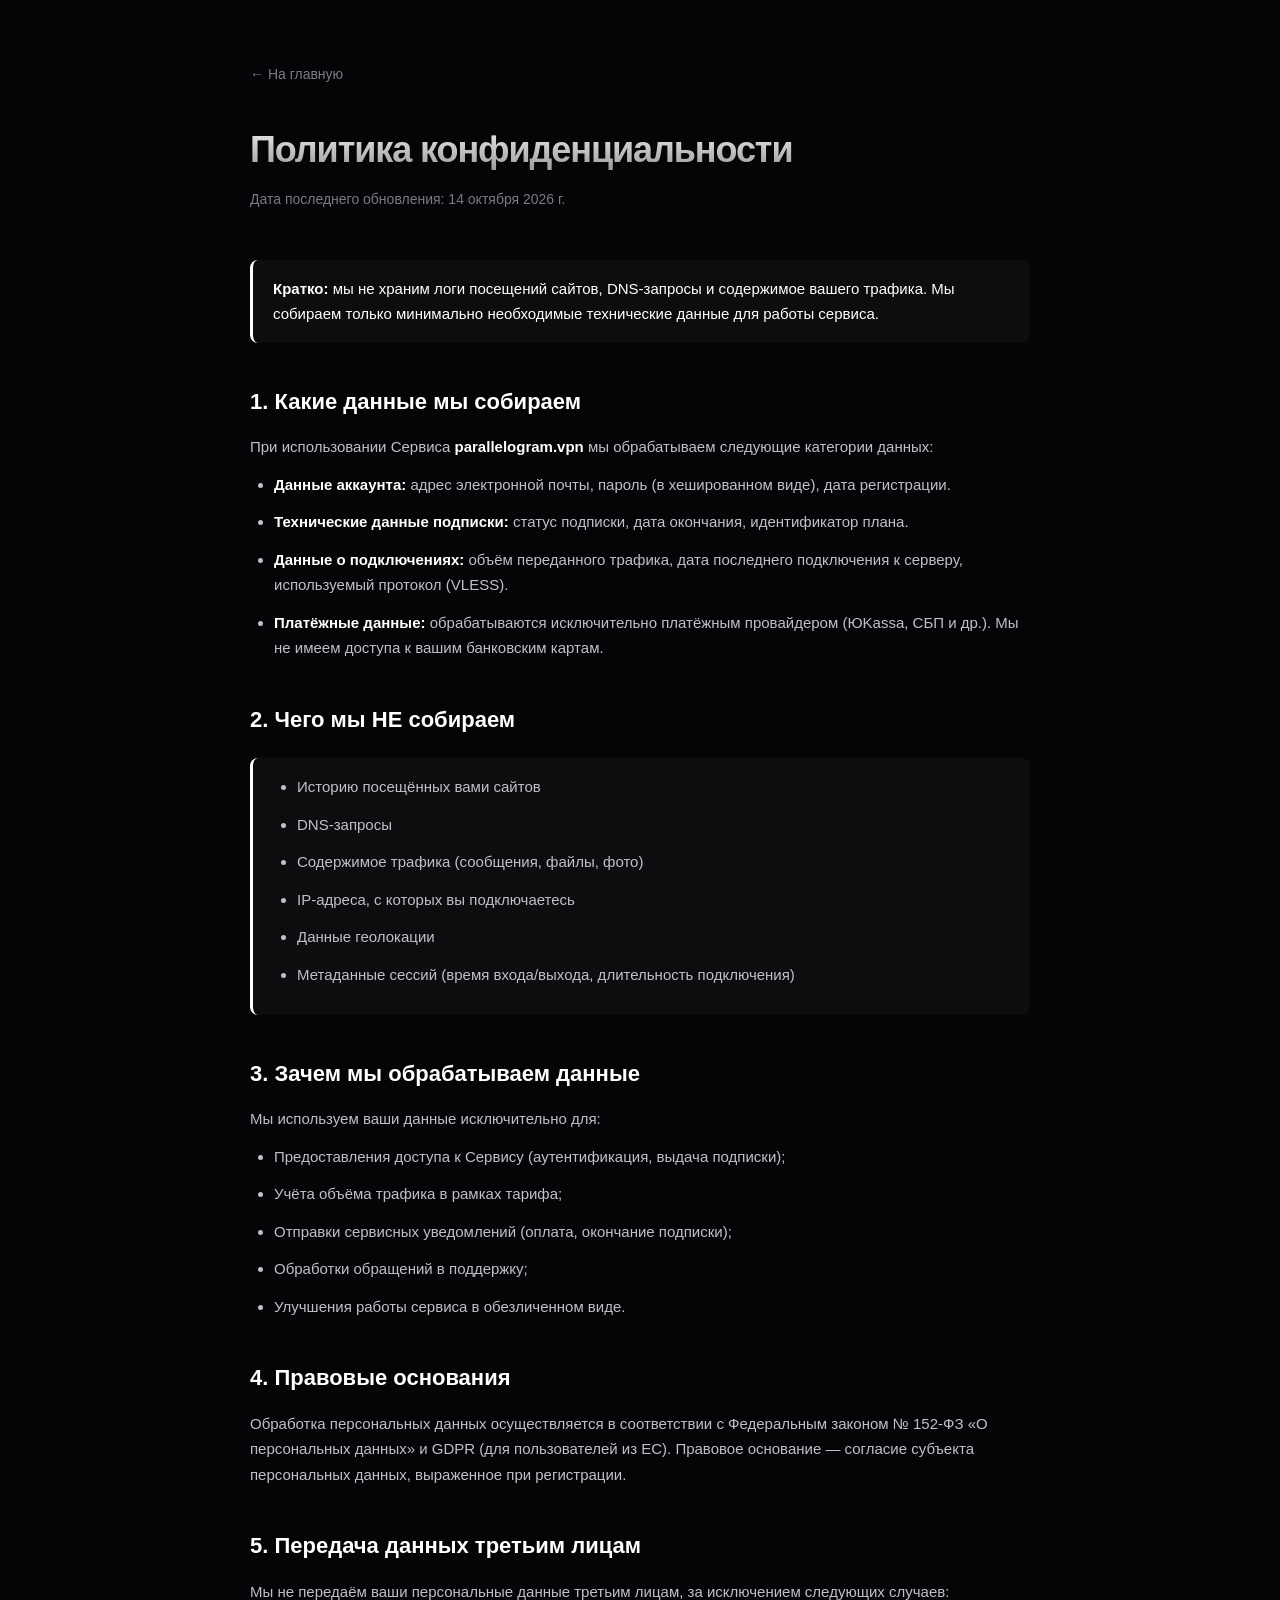
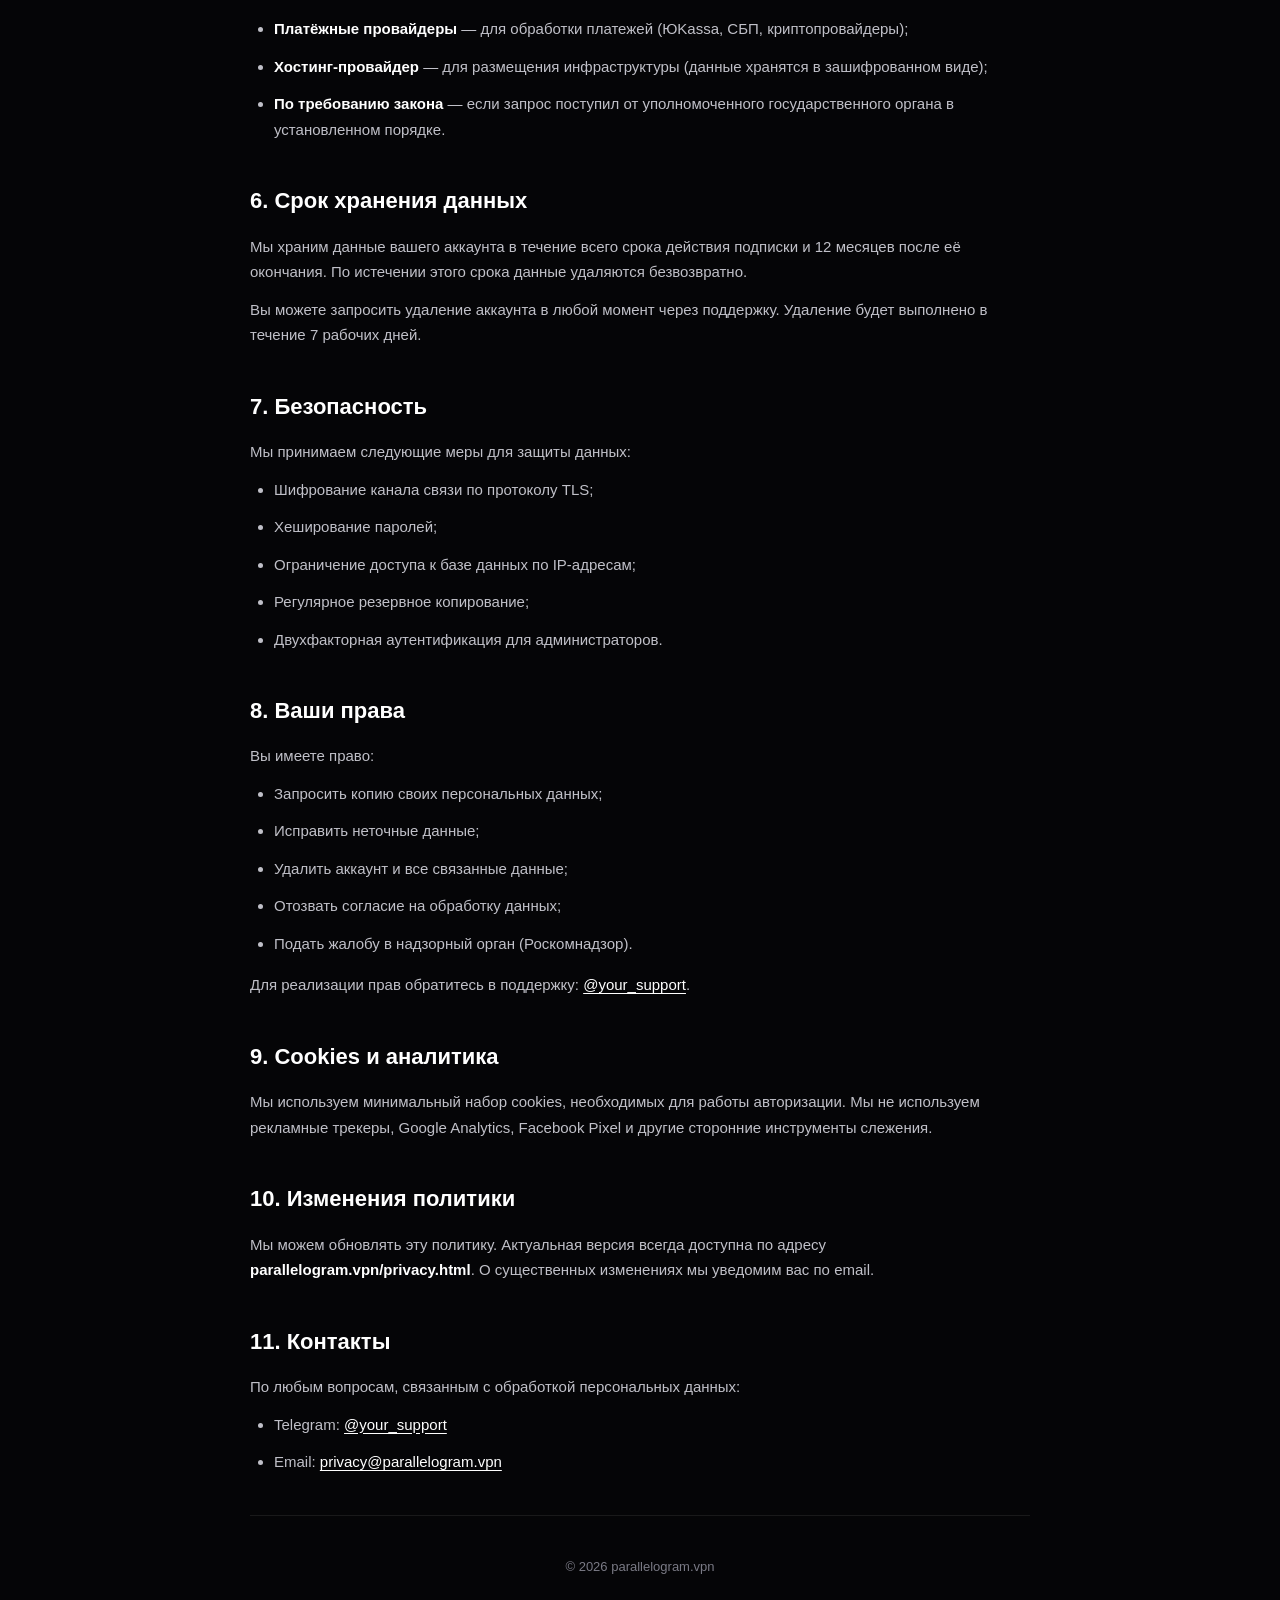
==== privacy.html @ c5853d58 "Add files via upload" ====
<!DOCTYPE html>
<html lang="ru">
<head>
<meta charset="UTF-8">
<meta name="viewport" content="width=device-width, initial-scale=1.0">
<title>Политика конфиденциальности — parallelogram.vpn</title>
<style>
  * { margin: 0; padding: 0; box-sizing: border-box; }
  body {
    background: #050507;
    color: #e8e8ec;
    font-family: 'Inter', -apple-system, BlinkMacSystemFont, 'Segoe UI', sans-serif;
    line-height: 1.7;
    padding: 60px 20px;
  }
  .container { max-width: 780px; margin: 0 auto; }
  .back {
    display: inline-flex;
    align-items: center;
    gap: 6px;
    color: #7a7a85;
    text-decoration: none;
    font-size: 14px;
    margin-bottom: 32px;
    transition: color 0.3s;
  }
  .back:hover { color: #fff; }
  h1 {
    font-size: 36px;
    font-weight: 800;
    letter-spacing: -0.03em;
    margin-bottom: 8px;
    background: linear-gradient(180deg, #fff, #888);
    -webkit-background-clip: text;
    background-clip: text;
    -webkit-text-fill-color: transparent;
  }
  .updated { color: #7a7a85; font-size: 14px; margin-bottom: 48px; }
  h2 {
    font-size: 22px;
    font-weight: 700;
    margin-top: 40px;
    margin-bottom: 14px;
    color: #fff;
  }
  p, li { color: #c0c0c8; font-size: 15px; margin-bottom: 12px; }
  ul, ol { padding-left: 24px; margin-bottom: 16px; }
  a { color: #fff; text-decoration: underline; text-underline-offset: 3px; }
  .divider { height: 1px; background: rgba(255,255,255,0.08); margin: 40px 0; }
  strong { color: #fff; }
  .highlight {
    background: rgba(255,255,255,0.03);
    border-left: 3px solid #fff;
    padding: 16px 20px;
    border-radius: 8px;
    margin: 20px 0;
  }
</style>
</head>
<body>
<div class="container">
  <a href="index.html" class="back">← На главную</a>

  <h1>Политика конфиденциальности</h1>
  <div class="updated">Дата последнего обновления: 14 октября 2026 г.</div>

  <div class="highlight">
    <p style="margin:0; color:#fff;"><strong>Кратко:</strong> мы не храним логи посещений сайтов, DNS-запросы и содержимое вашего трафика. Мы собираем только минимально необходимые технические данные для работы сервиса.</p>
  </div>

  <h2>1. Какие данные мы собираем</h2>
  <p>При использовании Сервиса <strong>parallelogram.vpn</strong> мы обрабатываем следующие категории данных:</p>
  <ul>
    <li><strong>Данные аккаунта:</strong> адрес электронной почты, пароль (в хешированном виде), дата регистрации.</li>
    <li><strong>Технические данные подписки:</strong> статус подписки, дата окончания, идентификатор плана.</li>
    <li><strong>Данные о подключениях:</strong> объём переданного трафика, дата последнего подключения к серверу, используемый протокол (VLESS).</li>
    <li><strong>Платёжные данные:</strong> обрабатываются исключительно платёжным провайдером (ЮKassa, СБП и др.). Мы не имеем доступа к вашим банковским картам.</li>
  </ul>

  <h2>2. Чего мы НЕ собираем</h2>
  <div class="highlight">
    <ul style="margin:0;">
      <li>Историю посещённых вами сайтов</li>
      <li>DNS-запросы</li>
      <li>Содержимое трафика (сообщения, файлы, фото)</li>
      <li>IP-адреса, с которых вы подключаетесь</li>
      <li>Данные геолокации</li>
      <li>Метаданные сессий (время входа/выхода, длительность подключения)</li>
    </ul>
  </div>

  <h2>3. Зачем мы обрабатываем данные</h2>
  <p>Мы используем ваши данные исключительно для:</p>
  <ul>
    <li>Предоставления доступа к Сервису (аутентификация, выдача подписки);</li>
    <li>Учёта объёма трафика в рамках тарифа;</li>
    <li>Отправки сервисных уведомлений (оплата, окончание подписки);</li>
    <li>Обработки обращений в поддержку;</li>
    <li>Улучшения работы сервиса в обезличенном виде.</li>
  </ul>

  <h2>4. Правовые основания</h2>
  <p>Обработка персональных данных осуществляется в соответствии с Федеральным законом № 152-ФЗ «О персональных данных» и GDPR (для пользователей из ЕС). Правовое основание — согласие субъекта персональных данных, выраженное при регистрации.</p>

  <h2>5. Передача данных третьим лицам</h2>
  <p>Мы не передаём ваши персональные данные третьим лицам, за исключением следующих случаев:</p>
  <ul>
    <li><strong>Платёжные провайдеры</strong> — для обработки платежей (ЮKassa, СБП, криптопровайдеры);</li>
    <li><strong>Хостинг-провайдер</strong> — для размещения инфраструктуры (данные хранятся в зашифрованном виде);</li>
    <li><strong>По требованию закона</strong> — если запрос поступил от уполномоченного государственного органа в установленном порядке.</li>
  </ul>

  <h2>6. Срок хранения данных</h2>
  <p>Мы храним данные вашего аккаунта в течение всего срока действия подписки и 12 месяцев после её окончания. По истечении этого срока данные удаляются безвозвратно.</p>
  <p>Вы можете запросить удаление аккаунта в любой момент через поддержку. Удаление будет выполнено в течение 7 рабочих дней.</p>

  <h2>7. Безопасность</h2>
  <p>Мы принимаем следующие меры для защиты данных:</p>
  <ul>
    <li>Шифрование канала связи по протоколу TLS;</li>
    <li>Хеширование паролей;</li>
    <li>Ограничение доступа к базе данных по IP-адресам;</li>
    <li>Регулярное резервное копирование;</li>
    <li>Двухфакторная аутентификация для администраторов.</li>
  </ul>

  <h2>8. Ваши права</h2>
  <p>Вы имеете право:</p>
  <ul>
    <li>Запросить копию своих персональных данных;</li>
    <li>Исправить неточные данные;</li>
    <li>Удалить аккаунт и все связанные данные;</li>
    <li>Отозвать согласие на обработку данных;</li>
    <li>Подать жалобу в надзорный орган (Роскомнадзор).</li>
  </ul>
  <p>Для реализации прав обратитесь в поддержку: <a href="https://t.me/your_support">@your_support</a>.</p>

  <h2>9. Cookies и аналитика</h2>
  <p>Мы используем минимальный набор cookies, необходимых для работы авторизации. Мы не используем рекламные трекеры, Google Analytics, Facebook Pixel и другие сторонние инструменты слежения.</p>

  <h2>10. Изменения политики</h2>
  <p>Мы можем обновлять эту политику. Актуальная версия всегда доступна по адресу <strong>parallelogram.vpn/privacy.html</strong>. О существенных изменениях мы уведомим вас по email.</p>

  <h2>11. Контакты</h2>
  <p>По любым вопросам, связанным с обработкой персональных данных:</p>
  <ul>
    <li>Telegram: <a href="https://t.me/your_support">@your_support</a></li>
    <li>Email: <a href="mailto:privacy@parallelogram.vpn">privacy@parallelogram.vpn</a></li>
  </ul>

  <div class="divider"></div>
  <p style="text-align:center; color:#7a7a85; font-size:13px;">© 2026 parallelogram.vpn</p>
</div>
</body>
</html>
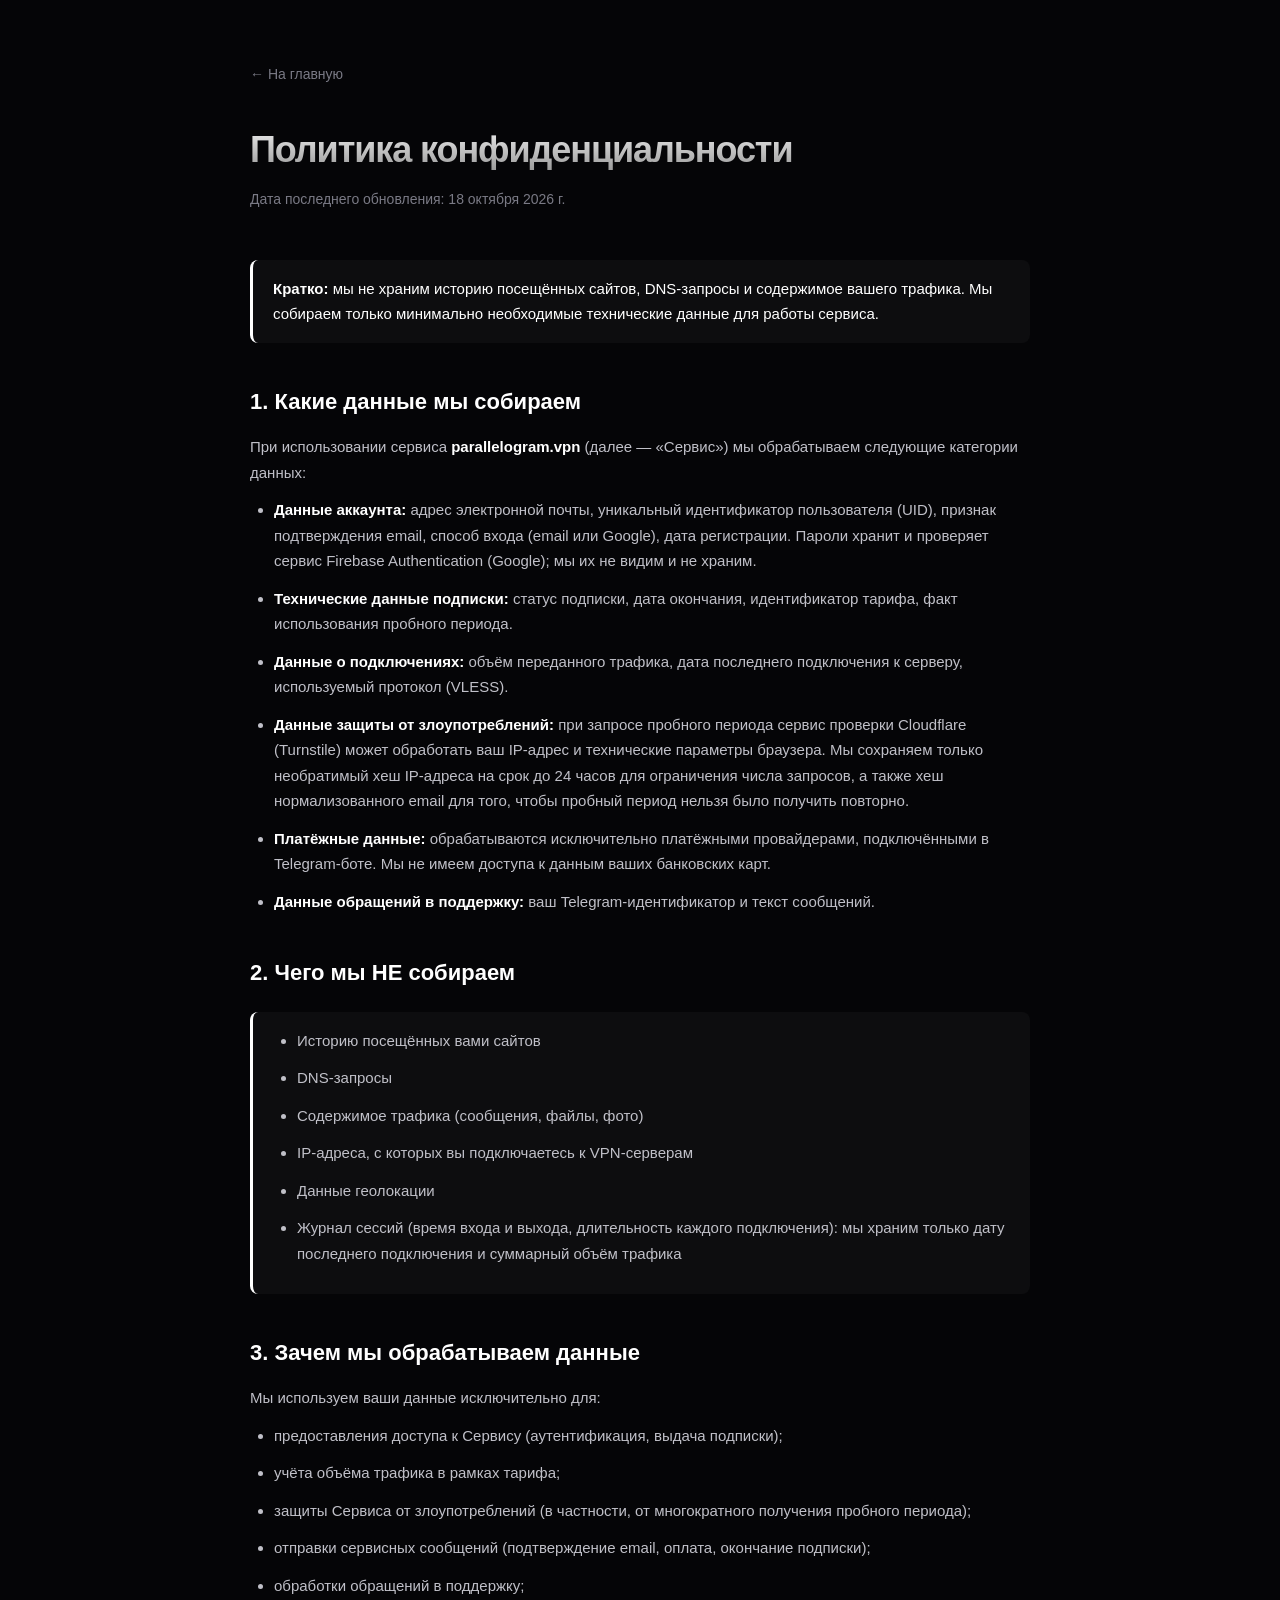
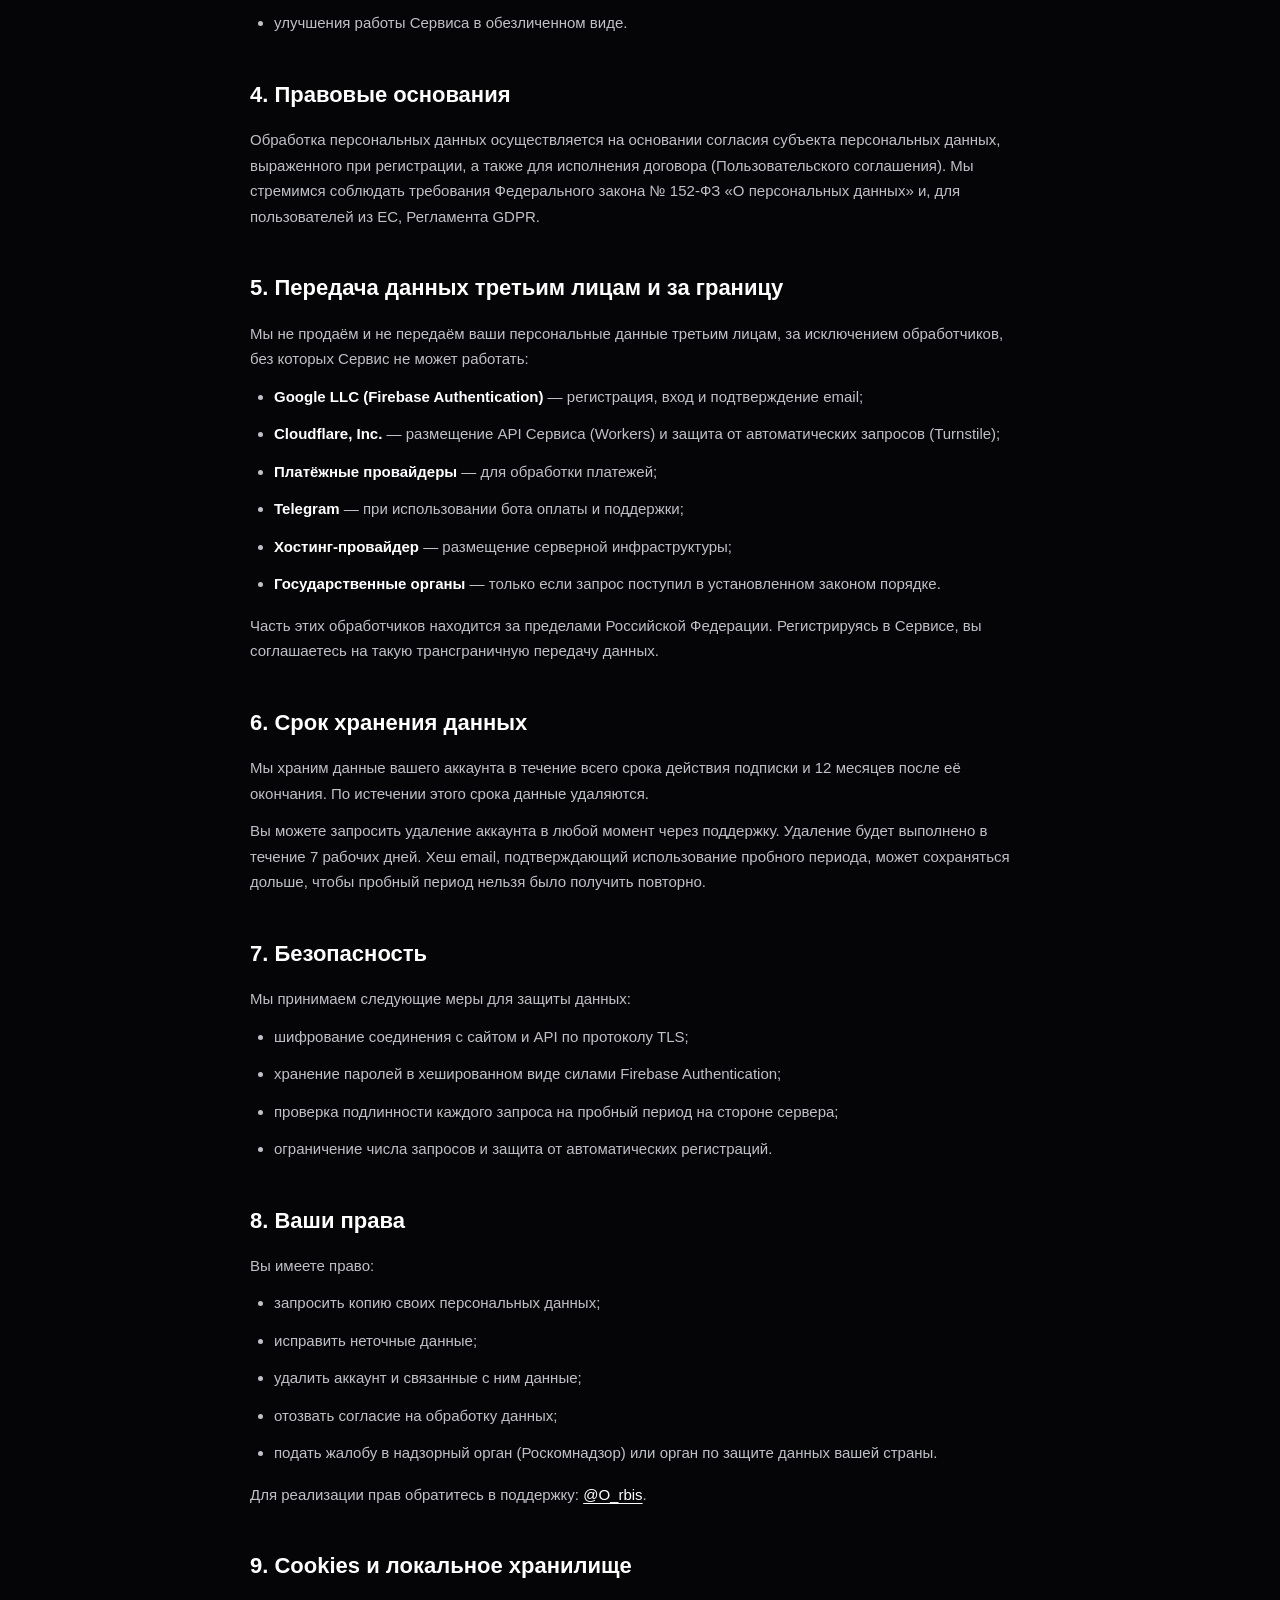
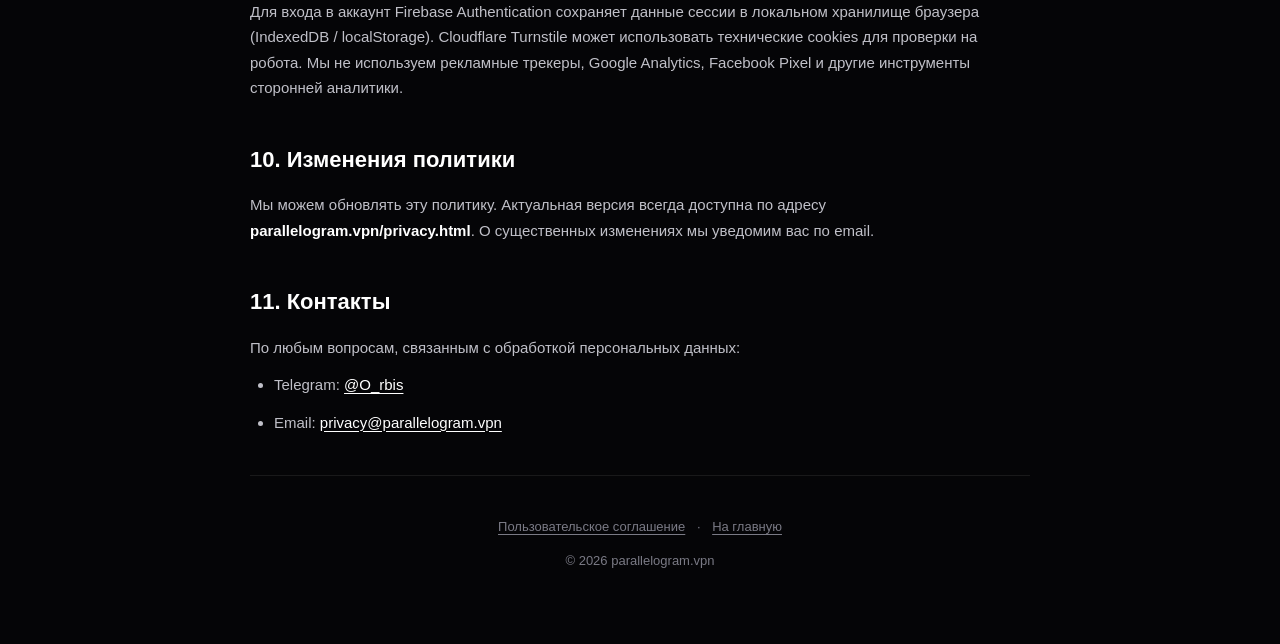
==== commit 72f40da0: "Add files via upload" ====
--- a/privacy.html
+++ b/privacy.html
@@ -3,140 +3,104 @@
 <head>
 <meta charset="UTF-8">
 <meta name="viewport" content="width=device-width, initial-scale=1.0">
+<meta name="theme-color" content="#050507">
+<link rel="icon" href="favicon.svg" type="image/svg+xml">
+<link rel="icon" href="favicon.ico" sizes="any">
+<link rel="apple-touch-icon" href="apple-touch-icon.png">
+<link rel="stylesheet" href="legal.css">
 <title>Политика конфиденциальности — parallelogram.vpn</title>
-<style>
-  * { margin: 0; padding: 0; box-sizing: border-box; }
-  body {
-    background: #050507;
-    color: #e8e8ec;
-    font-family: 'Inter', -apple-system, BlinkMacSystemFont, 'Segoe UI', sans-serif;
-    line-height: 1.7;
-    padding: 60px 20px;
-  }
-  .container { max-width: 780px; margin: 0 auto; }
-  .back {
-    display: inline-flex;
-    align-items: center;
-    gap: 6px;
-    color: #7a7a85;
-    text-decoration: none;
-    font-size: 14px;
-    margin-bottom: 32px;
-    transition: color 0.3s;
-  }
-  .back:hover { color: #fff; }
-  h1 {
-    font-size: 36px;
-    font-weight: 800;
-    letter-spacing: -0.03em;
-    margin-bottom: 8px;
-    background: linear-gradient(180deg, #fff, #888);
-    -webkit-background-clip: text;
-    background-clip: text;
-    -webkit-text-fill-color: transparent;
-  }
-  .updated { color: #7a7a85; font-size: 14px; margin-bottom: 48px; }
-  h2 {
-    font-size: 22px;
-    font-weight: 700;
-    margin-top: 40px;
-    margin-bottom: 14px;
-    color: #fff;
-  }
-  p, li { color: #c0c0c8; font-size: 15px; margin-bottom: 12px; }
-  ul, ol { padding-left: 24px; margin-bottom: 16px; }
-  a { color: #fff; text-decoration: underline; text-underline-offset: 3px; }
-  .divider { height: 1px; background: rgba(255,255,255,0.08); margin: 40px 0; }
-  strong { color: #fff; }
-  .highlight {
-    background: rgba(255,255,255,0.03);
-    border-left: 3px solid #fff;
-    padding: 16px 20px;
-    border-radius: 8px;
-    margin: 20px 0;
-  }
-</style>
+<meta name="description" content="Какие данные parallelogram.vpn собирает и зачем: аккаунт, подписка, объём трафика. Историю сайтов, DNS-запросы и содержимое трафика мы не храним.">
+<link rel="canonical" href="https://parallelogram.vpn/privacy.html">
+<meta property="og:title" content="Политика конфиденциальности — parallelogram.vpn">
+<meta property="og:type" content="article">
+<meta property="og:image" content="https://parallelogram.vpn/og-image.png">
 </head>
 <body>
 <div class="container">
   <a href="index.html" class="back">← На главную</a>
 
   <h1>Политика конфиденциальности</h1>
-  <div class="updated">Дата последнего обновления: 14 октября 2026 г.</div>
+  <div class="updated">Дата последнего обновления: 18 октября 2026 г.</div>
 
   <div class="highlight">
-    <p style="margin:0; color:#fff;"><strong>Кратко:</strong> мы не храним логи посещений сайтов, DNS-запросы и содержимое вашего трафика. Мы собираем только минимально необходимые технические данные для работы сервиса.</p>
+    <p><strong>Кратко:</strong> мы не храним историю посещённых сайтов, DNS-запросы и содержимое вашего трафика. Мы собираем только минимально необходимые технические данные для работы сервиса.</p>
   </div>
 
   <h2>1. Какие данные мы собираем</h2>
-  <p>При использовании Сервиса <strong>parallelogram.vpn</strong> мы обрабатываем следующие категории данных:</p>
+  <p>При использовании сервиса <strong>parallelogram.vpn</strong> (далее — «Сервис») мы обрабатываем следующие категории данных:</p>
   <ul>
-    <li><strong>Данные аккаунта:</strong> адрес электронной почты, пароль (в хешированном виде), дата регистрации.</li>
-    <li><strong>Технические данные подписки:</strong> статус подписки, дата окончания, идентификатор плана.</li>
+    <li><strong>Данные аккаунта:</strong> адрес электронной почты, уникальный идентификатор пользователя (UID), признак подтверждения email, способ входа (email или Google), дата регистрации. Пароли хранит и проверяет сервис Firebase Authentication (Google); мы их не видим и не храним.</li>
+    <li><strong>Технические данные подписки:</strong> статус подписки, дата окончания, идентификатор тарифа, факт использования пробного периода.</li>
     <li><strong>Данные о подключениях:</strong> объём переданного трафика, дата последнего подключения к серверу, используемый протокол (VLESS).</li>
-    <li><strong>Платёжные данные:</strong> обрабатываются исключительно платёжным провайдером (ЮKassa, СБП и др.). Мы не имеем доступа к вашим банковским картам.</li>
+    <li><strong>Данные защиты от злоупотреблений:</strong> при запросе пробного периода сервис проверки Cloudflare (Turnstile) может обработать ваш IP-адрес и технические параметры браузера. Мы сохраняем только необратимый хеш IP-адреса на срок до 24 часов для ограничения числа запросов, а также хеш нормализованного email для того, чтобы пробный период нельзя было получить повторно.</li>
+    <li><strong>Платёжные данные:</strong> обрабатываются исключительно платёжными провайдерами, подключёнными в Telegram-боте. Мы не имеем доступа к данным ваших банковских карт.</li>
+    <li><strong>Данные обращений в поддержку:</strong> ваш Telegram-идентификатор и текст сообщений.</li>
   </ul>
 
   <h2>2. Чего мы НЕ собираем</h2>
   <div class="highlight">
-    <ul style="margin:0;">
+    <ul>
       <li>Историю посещённых вами сайтов</li>
       <li>DNS-запросы</li>
       <li>Содержимое трафика (сообщения, файлы, фото)</li>
-      <li>IP-адреса, с которых вы подключаетесь</li>
+      <li>IP-адреса, с которых вы подключаетесь к VPN-серверам</li>
       <li>Данные геолокации</li>
-      <li>Метаданные сессий (время входа/выхода, длительность подключения)</li>
+      <li>Журнал сессий (время входа и выхода, длительность каждого подключения): мы храним только дату последнего подключения и суммарный объём трафика</li>
     </ul>
   </div>
 
   <h2>3. Зачем мы обрабатываем данные</h2>
   <p>Мы используем ваши данные исключительно для:</p>
   <ul>
-    <li>Предоставления доступа к Сервису (аутентификация, выдача подписки);</li>
-    <li>Учёта объёма трафика в рамках тарифа;</li>
-    <li>Отправки сервисных уведомлений (оплата, окончание подписки);</li>
-    <li>Обработки обращений в поддержку;</li>
-    <li>Улучшения работы сервиса в обезличенном виде.</li>
+    <li>предоставления доступа к Сервису (аутентификация, выдача подписки);</li>
+    <li>учёта объёма трафика в рамках тарифа;</li>
+    <li>защиты Сервиса от злоупотреблений (в частности, от многократного получения пробного периода);</li>
+    <li>отправки сервисных сообщений (подтверждение email, оплата, окончание подписки);</li>
+    <li>обработки обращений в поддержку;</li>
+    <li>улучшения работы Сервиса в обезличенном виде.</li>
   </ul>
 
   <h2>4. Правовые основания</h2>
-  <p>Обработка персональных данных осуществляется в соответствии с Федеральным законом № 152-ФЗ «О персональных данных» и GDPR (для пользователей из ЕС). Правовое основание — согласие субъекта персональных данных, выраженное при регистрации.</p>
+  <p>Обработка персональных данных осуществляется на основании согласия субъекта персональных данных, выраженного при регистрации, а также для исполнения договора (Пользовательского соглашения). Мы стремимся соблюдать требования Федерального закона № 152-ФЗ «О персональных данных» и, для пользователей из ЕС, Регламента GDPR.</p>
 
-  <h2>5. Передача данных третьим лицам</h2>
-  <p>Мы не передаём ваши персональные данные третьим лицам, за исключением следующих случаев:</p>
+  <h2>5. Передача данных третьим лицам и за границу</h2>
+  <p>Мы не продаём и не передаём ваши персональные данные третьим лицам, за исключением обработчиков, без которых Сервис не может работать:</p>
   <ul>
-    <li><strong>Платёжные провайдеры</strong> — для обработки платежей (ЮKassa, СБП, криптопровайдеры);</li>
-    <li><strong>Хостинг-провайдер</strong> — для размещения инфраструктуры (данные хранятся в зашифрованном виде);</li>
-    <li><strong>По требованию закона</strong> — если запрос поступил от уполномоченного государственного органа в установленном порядке.</li>
+    <li><strong>Google LLC (Firebase Authentication)</strong> — регистрация, вход и подтверждение email;</li>
+    <li><strong>Cloudflare, Inc.</strong> — размещение API Сервиса (Workers) и защита от автоматических запросов (Turnstile);</li>
+    <li><strong>Платёжные провайдеры</strong> — для обработки платежей;</li>
+    <li><strong>Telegram</strong> — при использовании бота оплаты и поддержки;</li>
+    <li><strong>Хостинг-провайдер</strong> — размещение серверной инфраструктуры;</li>
+    <li><strong>Государственные органы</strong> — только если запрос поступил в установленном законом порядке.</li>
   </ul>
+  <p>Часть этих обработчиков находится за пределами Российской Федерации. Регистрируясь в Сервисе, вы соглашаетесь на такую трансграничную передачу данных.</p>
 
   <h2>6. Срок хранения данных</h2>
-  <p>Мы храним данные вашего аккаунта в течение всего срока действия подписки и 12 месяцев после её окончания. По истечении этого срока данные удаляются безвозвратно.</p>
-  <p>Вы можете запросить удаление аккаунта в любой момент через поддержку. Удаление будет выполнено в течение 7 рабочих дней.</p>
+  <p>Мы храним данные вашего аккаунта в течение всего срока действия подписки и 12 месяцев после её окончания. По истечении этого срока данные удаляются.</p>
+  <p>Вы можете запросить удаление аккаунта в любой момент через поддержку. Удаление будет выполнено в течение 7 рабочих дней. Хеш email, подтверждающий использование пробного периода, может сохраняться дольше, чтобы пробный период нельзя было получить повторно.</p>
 
   <h2>7. Безопасность</h2>
   <p>Мы принимаем следующие меры для защиты данных:</p>
   <ul>
-    <li>Шифрование канала связи по протоколу TLS;</li>
-    <li>Хеширование паролей;</li>
-    <li>Ограничение доступа к базе данных по IP-адресам;</li>
-    <li>Регулярное резервное копирование;</li>
-    <li>Двухфакторная аутентификация для администраторов.</li>
+    <li>шифрование соединения с сайтом и API по протоколу TLS;</li>
+    <li>хранение паролей в хешированном виде силами Firebase Authentication;</li>
+    <li>проверка подлинности каждого запроса на пробный период на стороне сервера;</li>
+    <li>ограничение числа запросов и защита от автоматических регистраций.</li>
   </ul>
 
   <h2>8. Ваши права</h2>
   <p>Вы имеете право:</p>
   <ul>
-    <li>Запросить копию своих персональных данных;</li>
-    <li>Исправить неточные данные;</li>
-    <li>Удалить аккаунт и все связанные данные;</li>
-    <li>Отозвать согласие на обработку данных;</li>
-    <li>Подать жалобу в надзорный орган (Роскомнадзор).</li>
+    <li>запросить копию своих персональных данных;</li>
+    <li>исправить неточные данные;</li>
+    <li>удалить аккаунт и связанные с ним данные;</li>
+    <li>отозвать согласие на обработку данных;</li>
+    <li>подать жалобу в надзорный орган (Роскомнадзор) или орган по защите данных вашей страны.</li>
   </ul>
-  <p>Для реализации прав обратитесь в поддержку: <a href="https://t.me/your_support">@your_support</a>.</p>
+  <p>Для реализации прав обратитесь в поддержку: <a href="https://t.me/O_rbis">@O_rbis</a>.</p>
 
-  <h2>9. Cookies и аналитика</h2>
-  <p>Мы используем минимальный набор cookies, необходимых для работы авторизации. Мы не используем рекламные трекеры, Google Analytics, Facebook Pixel и другие сторонние инструменты слежения.</p>
+  <h2>9. Cookies и локальное хранилище</h2>
+  <p>Для входа в аккаунт Firebase Authentication сохраняет данные сессии в локальном хранилище браузера (IndexedDB / localStorage). Cloudflare Turnstile может использовать технические cookies для проверки на робота. Мы не используем рекламные трекеры, Google Analytics, Facebook Pixel и другие инструменты сторонней аналитики.</p>
 
   <h2>10. Изменения политики</h2>
   <p>Мы можем обновлять эту политику. Актуальная версия всегда доступна по адресу <strong>parallelogram.vpn/privacy.html</strong>. О существенных изменениях мы уведомим вас по email.</p>
@@ -144,12 +108,15 @@
   <h2>11. Контакты</h2>
   <p>По любым вопросам, связанным с обработкой персональных данных:</p>
   <ul>
-    <li>Telegram: <a href="https://t.me/your_support">@your_support</a></li>
+    <li>Telegram: <a href="https://t.me/O_rbis">@O_rbis</a></li>
     <li>Email: <a href="mailto:privacy@parallelogram.vpn">privacy@parallelogram.vpn</a></li>
   </ul>
 
   <div class="divider"></div>
-  <p style="text-align:center; color:#7a7a85; font-size:13px;">© 2026 parallelogram.vpn</p>
+  <div class="legal-footer">
+    <p><a href="terms.html">Пользовательское соглашение</a> · <a href="index.html">На главную</a></p>
+    <p>© 2026 parallelogram.vpn</p>
+  </div>
 </div>
 </body>
-</html>+</html>
--- a/legal.css
+++ b/legal.css
@@ -0,0 +1,43 @@
+* { margin: 0; padding: 0; box-sizing: border-box; }
+body {
+  background: #050507;
+  color: #e8e8ec;
+  font-family: 'Inter', -apple-system, BlinkMacSystemFont, 'Segoe UI', sans-serif;
+  line-height: 1.7;
+  padding: 60px 20px;
+}
+.container { max-width: 780px; margin: 0 auto; }
+.back {
+  display: inline-flex; align-items: center; gap: 6px;
+  color: #7a7a85; text-decoration: none; font-size: 14px;
+  margin-bottom: 32px; transition: color 0.3s;
+}
+.back:hover { color: #fff; }
+h1 {
+  font-size: clamp(28px, 6vw, 36px);
+  font-weight: 800; letter-spacing: -0.03em; margin-bottom: 8px;
+  background: linear-gradient(180deg, #fff, #888);
+  -webkit-background-clip: text; background-clip: text;
+  -webkit-text-fill-color: transparent;
+}
+.updated { color: #7a7a85; font-size: 14px; margin-bottom: 48px; }
+h2 { font-size: 22px; font-weight: 700; margin-top: 40px; margin-bottom: 14px; color: #fff; }
+p, li { color: #c0c0c8; font-size: 15px; margin-bottom: 12px; }
+ul, ol { padding-left: 24px; margin-bottom: 16px; }
+a { color: #fff; text-decoration: underline; text-underline-offset: 3px; }
+a:focus-visible, .back:focus-visible { outline: 2px solid #fff; outline-offset: 3px; border-radius: 4px; }
+strong { color: #fff; }
+.divider { height: 1px; background: rgba(255,255,255,0.08); margin: 40px 0; }
+.highlight {
+  background: rgba(255,255,255,0.03);
+  border-left: 3px solid #fff;
+  padding: 16px 20px; border-radius: 8px; margin: 20px 0;
+}
+.highlight p, .highlight ul { margin-bottom: 0; }
+.highlight p { color: #fff; }
+.legal-footer { text-align: center; color: #7a7a85; font-size: 13px; }
+.legal-footer a { color: #7a7a85; margin: 0 8px; }
+.legal-footer a:hover { color: #fff; }
+.legal-footer p { color: #7a7a85; font-size: 13px; }
+:target { scroll-margin-top: 24px; }
+@media (max-width: 600px) { body { padding: 32px 16px; } h2 { font-size: 19px; } }
